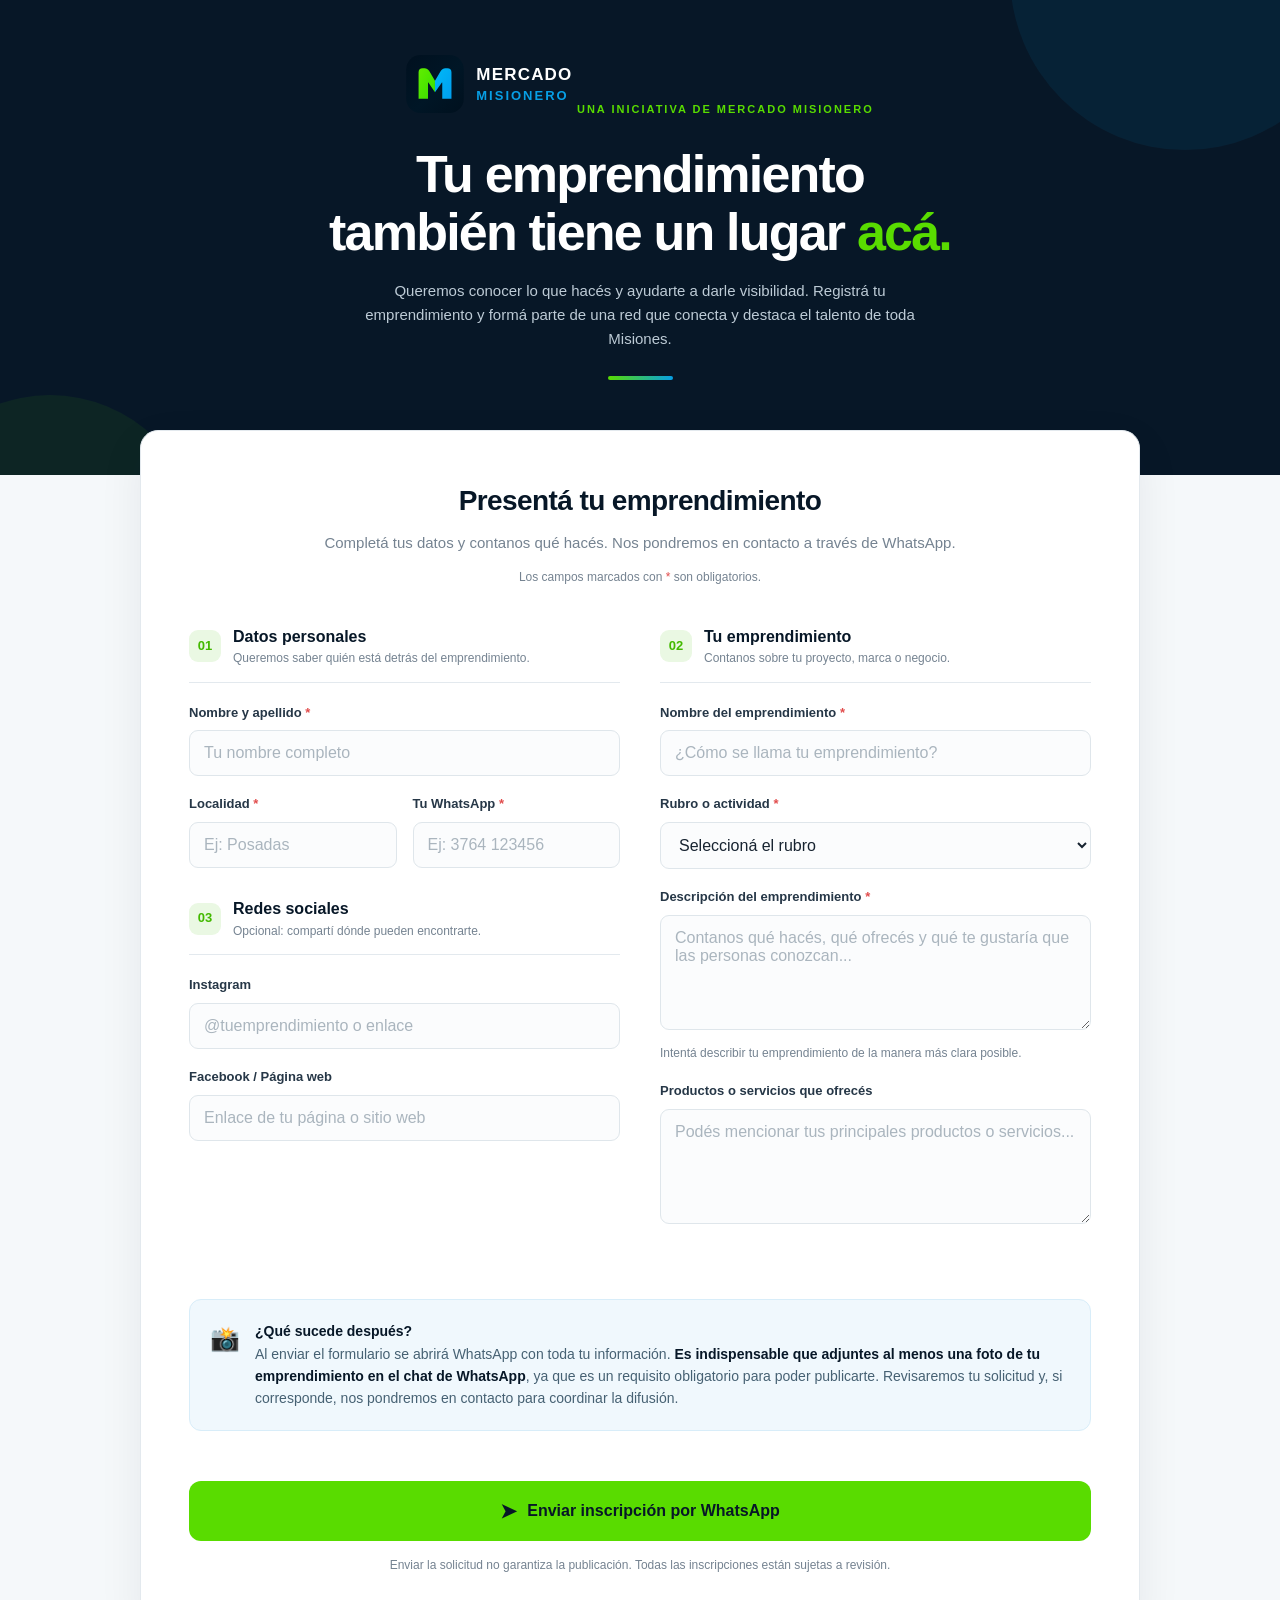
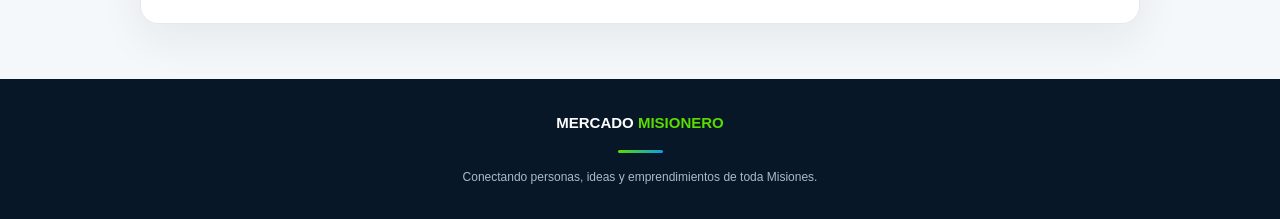
==== emprendimiento.html @ 99296036 "Add files via upload" ====
<!DOCTYPE html>
<html lang="es">
<head>
<meta charset="UTF-8">
<meta name="viewport" content="width=device-width, initial-scale=1.0">
<meta name="theme-color" content="#071727">
<title>Emprendimientos Misioneros</title>
<meta name="description" content="Presentá tu emprendimiento y formá parte de Emprendimientos Misioneros.">
<!-- FAVICON USANDO LOGO.SVG -->
<link rel="icon" type="image/svg+xml" href="logo.svg">

<style>
:root {
  --navy: #071727;
  --navy-light: #10283b;
  --green: #59dc00;
  --green-dark: #43b900;
  --blue: #079fe5;
  --background: #f5f8fa;
  --white: #ffffff;
  --text: #172330;
  --muted: #758391;
  --border: #e3e9ee;
}
* { margin: 0; padding: 0; box-sizing: border-box; }
html { scroll-behavior: smooth; }
body { font-family: Arial, Helvetica, sans-serif; background: var(--background); color: var(--text); line-height: 1.6; }

/* HEADER */
.header { background: var(--navy); color: white; position: relative; overflow: hidden; padding: 55px 20px 95px; }
.header::before { content: ""; position: absolute; width: 350px; height: 350px; background: var(--blue); opacity: .08; border-radius: 50%; top: -200px; right: -80px; }
.header::after { content: ""; position: absolute; width: 300px; height: 300px; background: var(--green); opacity: .07; border-radius: 50%; bottom: -220px; left: -100px; }
.header-content { max-width: 850px; margin: auto; text-align: center; position: relative; z-index: 1; }

/* BRAND */
.brand { display: inline-flex; align-items: center; gap: 12px; margin-bottom: 32px; text-align: left; text-decoration: none; color: inherit;}
.brand-logo { width: 58px; height: 58px; display: block; flex-shrink: 0; object-fit: contain; }
.brand-name { font-size: 17px; font-weight: 900; letter-spacing: 1.2px; line-height: 1.2; }
.brand-name span { display: block; color: var(--blue); font-size: 13px; letter-spacing: 2px; margin-top: 3px; }

/* HERO */
.eyebrow { display: inline-block; color: var(--green); font-size: 11px; font-weight: bold; letter-spacing: 2px; text-transform: uppercase; margin-bottom: 15px; }
.header h1 { font-size: clamp(32px, 6vw, 52px); font-weight: 900; letter-spacing: -1.8px; line-height: 1.12; margin-bottom: 18px; }
.header h1 span { color: var(--green); }
.header-description { max-width: 580px; margin: auto; font-size: 15px; color: #bdcbd6; }
.header-line { width: 65px; height: 4px; border-radius: 10px; background: linear-gradient(90deg, var(--green), var(--blue)); margin: 25px auto 0; }

/* MAIN (Aumentamos el ancho máximo para pantallas grandes) */
main { width: min(100% - 30px, 1000px); margin: -45px auto 55px; position: relative; z-index: 2; }
.card { background: var(--white); border: 1px solid var(--border); border-radius: 18px; padding: clamp(22px, 4vw, 48px); box-shadow: 0 15px 45px rgba(7,23,39,.07); }
.intro { margin-bottom: 35px; text-align: center; }
.intro h2 { font-size: 28px; color: var(--navy); letter-spacing: -.6px; margin-bottom: 7px; }
.intro p { font-size: 15px; color: var(--muted); }
.required-info { display: inline-block; margin-top: 13px; font-size: 12px; color: var(--muted); }
.required { color: #e14b4b; }

/* ESTRUCTURA EN DOS COLUMNAS PARA PANTALLAS GRANDES */
.form-grid { display: grid; grid-template-columns: 1fr; gap: 30px; }

/* SECTIONS */
.section { margin-bottom: 10px; }
.section-heading { display: flex; align-items: center; gap: 12px; padding-bottom: 13px; border-bottom: 1px solid var(--border); margin-bottom: 20px; }
.section-number { width: 32px; height: 32px; border-radius: 9px; background: #eaf8e3; color: var(--green-dark); display: grid; place-items: center; font-size: 13px; font-weight: 900; flex-shrink: 0; }
.section-heading h3 { font-size: 16px; color: var(--navy); }
.section-heading p { font-size: 12px; color: var(--muted); }

/* FORM */
.grid { display: grid; grid-template-columns: 1fr 1fr; gap: 16px; }
.field { margin-bottom: 18px; min-width: 0; }
label { display: block; font-size: 13px; font-weight: 700; margin-bottom: 7px; color: #263747; }
input, select, textarea { width: 100%; padding: 13px 14px; border: 1px solid #dfe6eb; border-radius: 9px; background: #fbfcfd; color: var(--text); font-family: inherit; font-size: 16px; outline: none; transition: border .2s, box-shadow .2s, background .2s; }
input:focus, select:focus, textarea:focus { border-color: var(--blue); background: white; box-shadow: 0 0 0 3px rgba(7,159,229,.10); }
input::placeholder, textarea::placeholder { color: #aab5be; }
select { cursor: pointer; }
textarea { resize: vertical; min-height: 115px; }
.hint { font-size: 12px; color: var(--muted); margin-top: 6px; }

/* NOTICE (Ocupa todo el ancho abajo) */
.notice-container { grid-column: 1 / -1; margin-top: 10px; }
.notice { display: flex; gap: 15px; align-items: flex-start; padding: 20px; background: #f0f8fd; border: 1px solid #d8edf9; border-radius: 12px; }
.notice-icon { font-size: 24px; flex-shrink: 0; }
.notice p { font-size: 14px; color: #466173; line-height: 1.6; }
.notice strong { color: var(--navy); }

/* BUTTON (Ocupa todo el ancho abajo) */
.submit-container { grid-column: 1 / -1; margin-top: 10px; }
.submit-btn { display: flex; justify-content: center; align-items: center; gap: 10px; width: 100%; padding: 18px; border: none; border-radius: 12px; background: var(--green); color: var(--navy); font-size: 16px; font-weight: 900; cursor: pointer; transition: .2s; }
.submit-btn:hover { background: #68ed0c; transform: translateY(-2px); box-shadow: 0 8px 20px rgba(89,220,0,.20); }
.submit-btn:active { transform: scale(.99); }
.submit-icon { font-size: 20px; }
.privacy { text-align: center; font-size: 12px; color: var(--muted); margin-top: 15px; }

/* FOOTER */
footer { background: var(--navy); color: #aabac8; padding: 32px 20px; text-align: center; }
.footer-brand { font-weight: 900; font-size: 15px; color: white; margin-bottom: 5px; }
.footer-brand span { color: var(--green); }
footer p { font-size: 12px; }
.footer-line { height: 3px; width: 45px; margin: 15px auto; border-radius: 10px; background: linear-gradient(90deg, var(--green), var(--blue)); }

/* RESPONSIVIDAD EXTREMA */
@media (min-width: 850px) {
  /* Dos columnas en pantallas grandes */
  .form-grid { grid-template-columns: 1fr 1fr; gap: 40px; }
  
  /* Hacemos que el nombre y localidad ocupen la misma fila */
  .grid { grid-template-columns: 1fr 1fr; }
}

@media (max-width: 560px) {
  .header { padding: 42px 18px 80px; }
  .brand { margin-bottom: 27px; }
  .brand-logo { width: 52px; height: 52px; }
  .brand-name { font-size: 15px; }
  .header h1 { font-size: 34px; }
  .header-description { font-size: 14px; }
  main { width: calc(100% - 22px); margin-top: -38px; }
  .card { padding: 24px 18px; border-radius: 14px; }
  .intro h2 { font-size: 24px; }
  .grid { grid-template-columns: 1fr; gap: 0; }
  .notice { flex-direction: column; text-align: center; align-items: center; }
  .notice p { text-align: left; }
  .submit-btn { padding: 16px 10px; font-size: 15px; }
}
@media (prefers-reduced-motion: reduce) {
  *, *::before, *::after { scroll-behavior: auto !important; transition: none !important; }
}
</style>
</head>
<body>

<header class="header">
  <div class="header-content">
    
    <a href="index.html" class="brand">
      <img src="logo.svg" alt="Logo de Mercado Misionero" class="brand-logo">
      <div class="brand-name">
        MERCADO
        <span>MISIONERO</span>
      </div>
    </a>

    <div class="eyebrow">Una iniciativa de Mercado Misionero</div>
    <h1>Tu emprendimiento<br>también tiene un lugar <span>acá.</span></h1>
    <p class="header-description">Queremos conocer lo que hacés y ayudarte a darle visibilidad. Registrá tu emprendimiento y formá parte de una red que conecta y destaca el talento de toda Misiones.</p>
    <div class="header-line"></div>
  </div>
</header>

<main>
  <div class="card">
    <div class="intro">
      <h2>Presentá tu emprendimiento</h2>
      <p>Completá tus datos y contanos qué hacés. Nos pondremos en contacto a través de WhatsApp.</p>
      <span class="required-info">Los campos marcados con <span class="required">*</span> son obligatorios.</span>
    </div>

    <form id="registrationForm">
      
      <!-- CONTENEDOR PRINCIPAL DEL GRID -->
      <div class="form-grid">
        
        <!-- COLUMNA IZQUIERDA: Datos Personales -->
        <div>
          <section class="section">
            <div class="section-heading">
              <div class="section-number">01</div>
              <div>
                <h3>Datos personales</h3>
                <p>Queremos saber quién está detrás del emprendimiento.</p>
              </div>
            </div>
            <div class="field">
              <label for="owner">Nombre y apellido <span class="required">*</span></label>
              <input type="text" id="owner" placeholder="Tu nombre completo" maxlength="100" autocomplete="name" required>
            </div>
            <div class="grid">
              <div class="field">
                <label for="city">Localidad <span class="required">*</span></label>
                <input type="text" id="city" placeholder="Ej: Posadas" maxlength="80" required>
              </div>
              <div class="field">
                <label for="phone">Tu WhatsApp <span class="required">*</span></label>
                <input type="tel" id="phone" placeholder="Ej: 3764 123456" maxlength="25" autocomplete="tel" required>
              </div>
            </div>
          </section>

          <section class="section">
            <div class="section-heading">
              <div class="section-number">03</div>
              <div>
                <h3>Redes sociales</h3>
                <p>Opcional: compartí dónde pueden encontrarte.</p>
              </div>
            </div>
            <div class="field">
              <label for="instagram">Instagram</label>
              <input type="text" id="instagram" placeholder="@tuemprendimiento o enlace" maxlength="200">
            </div>
            <div class="field">
              <label for="facebook">Facebook / Página web</label>
              <input type="text" id="facebook" placeholder="Enlace de tu página o sitio web" maxlength="300">
            </div>
          </section>
        </div>

        <!-- COLUMNA DERECHA: Emprendimiento -->
        <div>
          <section class="section">
            <div class="section-heading">
              <div class="section-number">02</div>
              <div>
                <h3>Tu emprendimiento</h3>
                <p>Contanos sobre tu proyecto, marca o negocio.</p>
              </div>
            </div>
            <div class="field">
              <label for="business">Nombre del emprendimiento <span class="required">*</span></label>
              <input type="text" id="business" placeholder="¿Cómo se llama tu emprendimiento?" maxlength="100" required>
            </div>
            <div class="field">
              <label for="category">Rubro o actividad <span class="required">*</span></label>
              <select id="category" required>
                <option value="">Seleccioná el rubro</option>
                <option>Alimentos y gastronomía</option>
                <option>Indumentaria y accesorios</option>
                <option>Artesanías y manualidades</option>
                <option>Belleza y estética</option>
                <option>Tecnología y electrónica</option>
                <option>Hogar y decoración</option>
                <option>Servicios profesionales</option>
                <option>Servicios generales</option>
                <option>Comercio y ventas</option>
                <option>Producción y agricultura</option>
                <option>Turismo y entretenimiento</option>
                <option>Otro</option>
              </select>
            </div>
            <div class="field">
              <label for="description">Descripción del emprendimiento <span class="required">*</span></label>
              <textarea id="description" placeholder="Contanos qué hacés, qué ofrecés y qué te gustaría que las personas conozcan..." maxlength="1200" required></textarea>
              <div class="hint">Intentá describir tu emprendimiento de la manera más clara posible.</div>
            </div>
            <div class="field">
              <label for="products">Productos o servicios que ofrecés</label>
              <textarea id="products" placeholder="Podés mencionar tus principales productos o servicios..." maxlength="1000"></textarea>
            </div>
          </section>
        </div>

        <!-- PARTE INFERIOR (Ocupa todo el ancho) -->
        <div class="notice-container">
          <div class="notice">
            <div class="notice-icon">📸</div>
            <p>
              <strong>¿Qué sucede después?</strong><br>
              Al enviar el formulario se abrirá WhatsApp con toda tu información. 
              <strong>Es indispensable que adjuntes al menos una foto de tu emprendimiento en el chat de WhatsApp</strong>, ya que es un requisito obligatorio para poder publicarte. 
              Revisaremos tu solicitud y, si corresponde, nos pondremos en contacto para coordinar la difusión.
            </p>
          </div>
        </div>

        <div class="submit-container">
          <button type="submit" class="submit-btn">
            <span class="submit-icon">➤</span>
            Enviar inscripción por WhatsApp
          </button>
          <p class="privacy">
            Enviar la solicitud no garantiza la publicación.
            Todas las inscripciones están sujetas a revisión.
          </p>
        </div>

      </div>
    </form>
  </div>
</main>

<footer>
  <div class="footer-brand">MERCADO <span>MISIONERO</span></div>
  <div class="footer-line"></div>
  <p>Conectando personas, ideas y emprendimientos de toda Misiones.</p>
</footer>

<script>
const WHATSAPP_NUMBER = "5493765168963";
const form = document.getElementById("registrationForm");

form.addEventListener("submit", function(event) {
  event.preventDefault();
  if (!form.reportValidity()) return;

  const get = id => document.getElementById(id).value.trim();
  const owner = get("owner");
  const city = get("city");
  const phone = get("phone");
  const business = get("business");
  const category = get("category");
  const description = get("description");
  const products = get("products");
  const instagram = get("instagram");
  const facebook = get("facebook");

  const message = `
🌱 *NUEVA INSCRIPCIÓN*
*EMPRENDIMIENTOS MISIONEROS*
━━━━━━━━━━━━━━━━━━
👤 *DATOS DEL EMPRENDEDOR*
Nombre: ${owner}
Localidad: ${city}
WhatsApp: ${phone}
━━━━━━━━━━━━━━━━━━
🏪 *DATOS DEL EMPRENDIMIENTO*
Nombre: ${business}
Rubro: ${category}
Descripción:
${description}
Productos / Servicios:
${products || "No especificado"}
━━━━━━━━━━━━━━━━━━
📱 *REDES SOCIALES*
Instagram: ${instagram || "No especificado"}
Facebook / Web: ${facebook || "No especificado"}
━━━━━━━━━━━━━━━━━━
⚠️ *RECORDATORIO:* No olvides enviar una foto de tu emprendimiento por este medio para poder publicarte.
  `.trim();

  const url = "https://wa.me/" + WHATSAPP_NUMBER + "?text=" + encodeURIComponent(message);
  window.location.href = url;
});
</script>
</body>
</html>
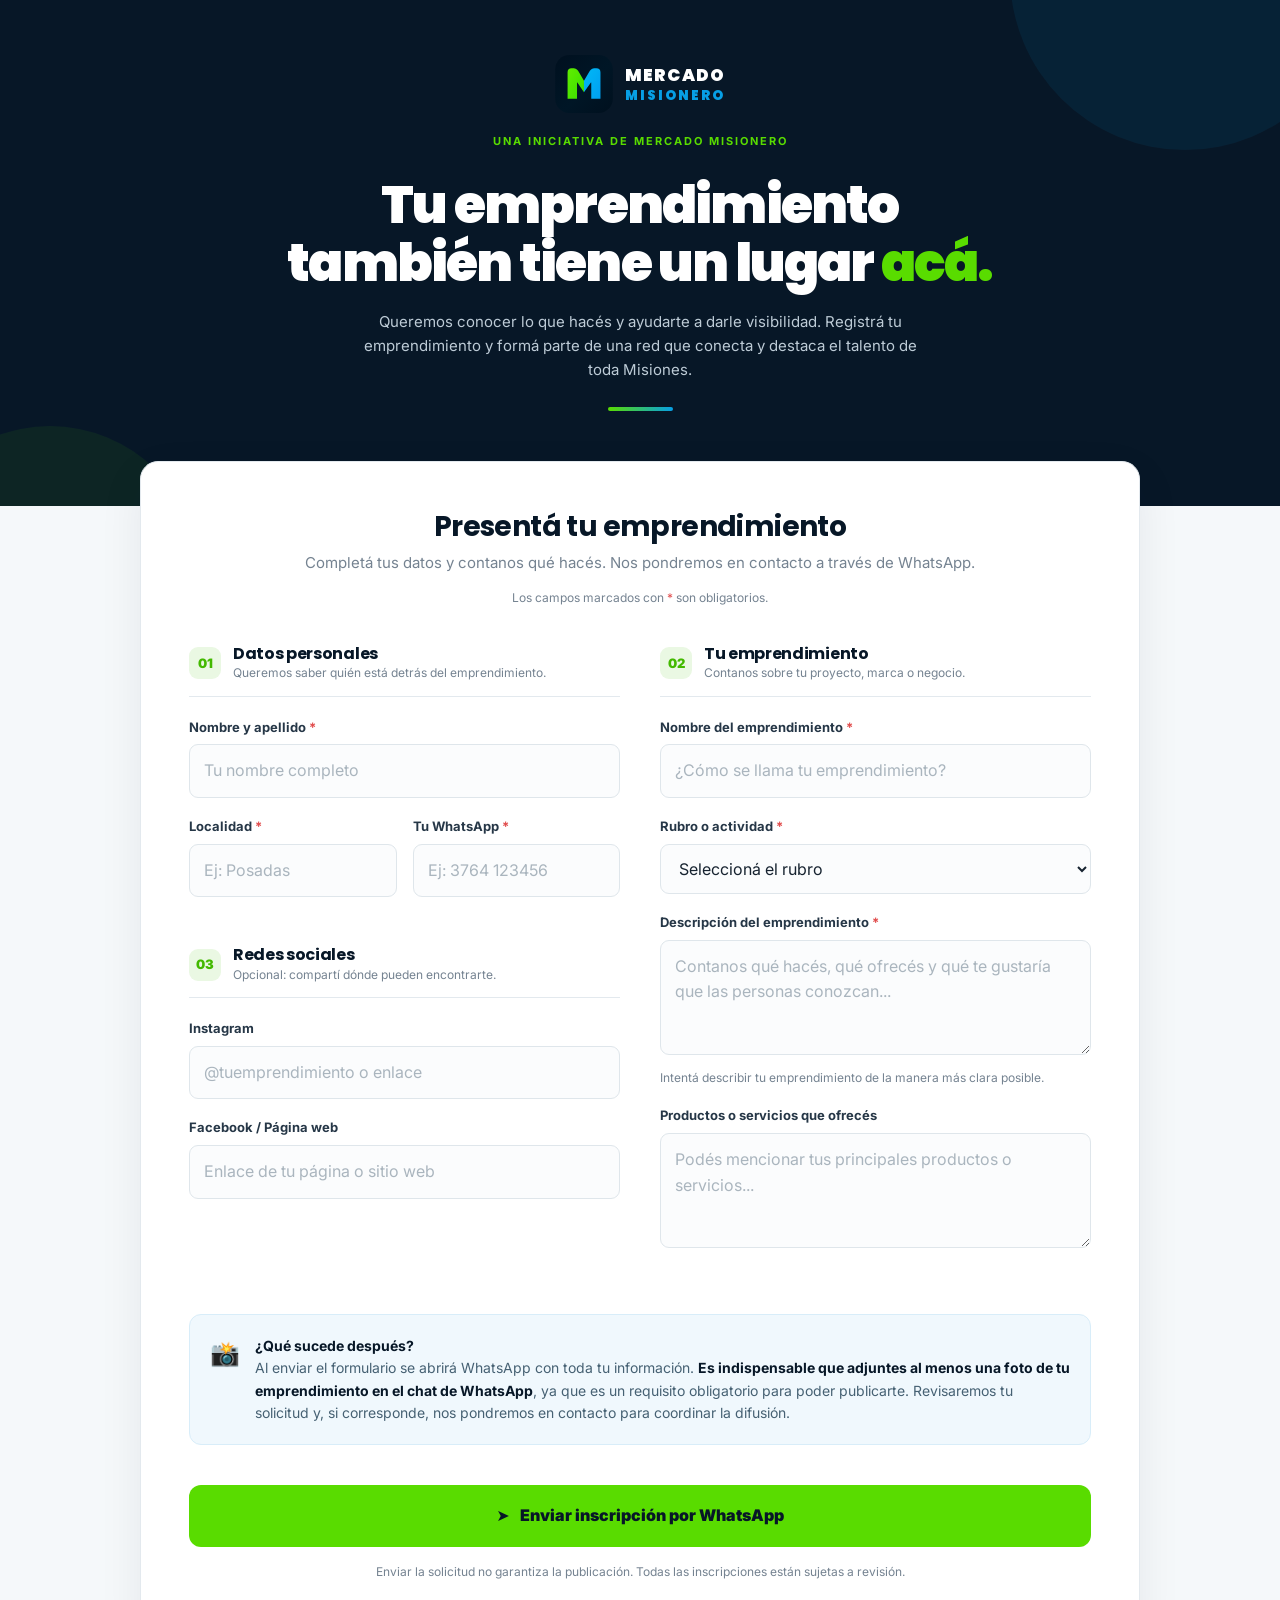
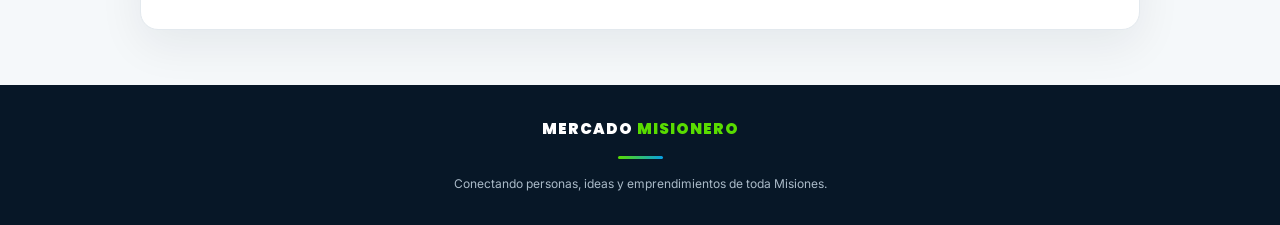
==== commit baada208: "Add files via upload" ====
--- a/emprendimiento.html
+++ b/emprendimiento.html
@@ -1,334 +1,172 @@
 <!DOCTYPE html>
-<html lang="es">
+<html lang="es-AR">
 <head>
-<meta charset="UTF-8">
-<meta name="viewport" content="width=device-width, initial-scale=1.0">
-<meta name="theme-color" content="#071727">
-<title>Emprendimientos Misioneros</title>
-<meta name="description" content="Presentá tu emprendimiento y formá parte de Emprendimientos Misioneros.">
-<!-- FAVICON USANDO LOGO.SVG -->
-<link rel="icon" type="image/svg+xml" href="logo.svg">
+  <meta charset="UTF-8">
+  <meta name="viewport" content="width=device-width, initial-scale=1.0">
+  <title>Registrá tu Emprendimiento | Mercado Misionero</title>
+  <meta name="description" content="Formá parte de la red de emprendedores de Misiones. Registrá tu proyecto y dale visibilidad en nuestro grupo.">
+  <meta name="theme-color" content="#071727">
+  <link rel="icon" type="image/svg+xml" href="logo.svg">
 
-<style>
-:root {
-  --navy: #071727;
-  --navy-light: #10283b;
-  --green: #59dc00;
-  --green-dark: #43b900;
-  --blue: #079fe5;
-  --background: #f5f8fa;
-  --white: #ffffff;
-  --text: #172330;
-  --muted: #758391;
-  --border: #e3e9ee;
-}
-* { margin: 0; padding: 0; box-sizing: border-box; }
-html { scroll-behavior: smooth; }
-body { font-family: Arial, Helvetica, sans-serif; background: var(--background); color: var(--text); line-height: 1.6; }
+  <link rel="preconnect" href="https://fonts.googleapis.com">
+  <link rel="preconnect" href="https://fonts.gstatic.com" crossorigin>
+  <link href="https://fonts.googleapis.com/css2?family=Poppins:wght@500;600;700;900&family=Inter:wght@400;500;600&display=swap" rel="stylesheet">
+  
+  <link rel="stylesheet" href="css/global.css">
+  <link rel="stylesheet" href="css/emprendimiento.css">
+  <link rel="stylesheet" href="css/responsividad.css">
+</head>
+<body class="pagina-formulario">
 
-/* HEADER */
-.header { background: var(--navy); color: white; position: relative; overflow: hidden; padding: 55px 20px 95px; }
-.header::before { content: ""; position: absolute; width: 350px; height: 350px; background: var(--blue); opacity: .08; border-radius: 50%; top: -200px; right: -80px; }
-.header::after { content: ""; position: absolute; width: 300px; height: 300px; background: var(--green); opacity: .07; border-radius: 50%; bottom: -220px; left: -100px; }
-.header-content { max-width: 850px; margin: auto; text-align: center; position: relative; z-index: 1; }
+  <header class="header-formulario">
+    <div class="header-content">
+      <a href="index.html" class="brand">
+        <img src="logo.svg" alt="Logo de Mercado Misionero" class="brand-logo">
+        <div class="brand-name">
+          MERCADO
+          <span>MISIONERO</span>
+        </div>
+      </a>
+      <div class="eyebrow">Una iniciativa de Mercado Misionero</div>
+      <h1>Tu emprendimiento<br>también tiene un lugar <span>acá.</span></h1>
+      <p class="header-description">Queremos conocer lo que hacés y ayudarte a darle visibilidad. Registrá tu emprendimiento y formá parte de una red que conecta y destaca el talento de toda Misiones.</p>
+      <div class="header-line"></div>
+    </div>
+  </header>
 
-/* BRAND */
-.brand { display: inline-flex; align-items: center; gap: 12px; margin-bottom: 32px; text-align: left; text-decoration: none; color: inherit;}
-.brand-logo { width: 58px; height: 58px; display: block; flex-shrink: 0; object-fit: contain; }
-.brand-name { font-size: 17px; font-weight: 900; letter-spacing: 1.2px; line-height: 1.2; }
-.brand-name span { display: block; color: var(--blue); font-size: 13px; letter-spacing: 2px; margin-top: 3px; }
+  <main class="main-formulario">
+    <div class="card">
+      <div class="intro">
+        <h2>Presentá tu emprendimiento</h2>
+        <p>Completá tus datos y contanos qué hacés. Nos pondremos en contacto a través de WhatsApp.</p>
+        <span class="required-info">Los campos marcados con <span class="required">*</span> son obligatorios.</span>
+      </div>
 
-/* HERO */
-.eyebrow { display: inline-block; color: var(--green); font-size: 11px; font-weight: bold; letter-spacing: 2px; text-transform: uppercase; margin-bottom: 15px; }
-.header h1 { font-size: clamp(32px, 6vw, 52px); font-weight: 900; letter-spacing: -1.8px; line-height: 1.12; margin-bottom: 18px; }
-.header h1 span { color: var(--green); }
-.header-description { max-width: 580px; margin: auto; font-size: 15px; color: #bdcbd6; }
-.header-line { width: 65px; height: 4px; border-radius: 10px; background: linear-gradient(90deg, var(--green), var(--blue)); margin: 25px auto 0; }
-
-/* MAIN (Aumentamos el ancho máximo para pantallas grandes) */
-main { width: min(100% - 30px, 1000px); margin: -45px auto 55px; position: relative; z-index: 2; }
-.card { background: var(--white); border: 1px solid var(--border); border-radius: 18px; padding: clamp(22px, 4vw, 48px); box-shadow: 0 15px 45px rgba(7,23,39,.07); }
-.intro { margin-bottom: 35px; text-align: center; }
-.intro h2 { font-size: 28px; color: var(--navy); letter-spacing: -.6px; margin-bottom: 7px; }
-.intro p { font-size: 15px; color: var(--muted); }
-.required-info { display: inline-block; margin-top: 13px; font-size: 12px; color: var(--muted); }
-.required { color: #e14b4b; }
-
-/* ESTRUCTURA EN DOS COLUMNAS PARA PANTALLAS GRANDES */
-.form-grid { display: grid; grid-template-columns: 1fr; gap: 30px; }
-
-/* SECTIONS */
-.section { margin-bottom: 10px; }
-.section-heading { display: flex; align-items: center; gap: 12px; padding-bottom: 13px; border-bottom: 1px solid var(--border); margin-bottom: 20px; }
-.section-number { width: 32px; height: 32px; border-radius: 9px; background: #eaf8e3; color: var(--green-dark); display: grid; place-items: center; font-size: 13px; font-weight: 900; flex-shrink: 0; }
-.section-heading h3 { font-size: 16px; color: var(--navy); }
-.section-heading p { font-size: 12px; color: var(--muted); }
-
-/* FORM */
-.grid { display: grid; grid-template-columns: 1fr 1fr; gap: 16px; }
-.field { margin-bottom: 18px; min-width: 0; }
-label { display: block; font-size: 13px; font-weight: 700; margin-bottom: 7px; color: #263747; }
-input, select, textarea { width: 100%; padding: 13px 14px; border: 1px solid #dfe6eb; border-radius: 9px; background: #fbfcfd; color: var(--text); font-family: inherit; font-size: 16px; outline: none; transition: border .2s, box-shadow .2s, background .2s; }
-input:focus, select:focus, textarea:focus { border-color: var(--blue); background: white; box-shadow: 0 0 0 3px rgba(7,159,229,.10); }
-input::placeholder, textarea::placeholder { color: #aab5be; }
-select { cursor: pointer; }
-textarea { resize: vertical; min-height: 115px; }
-.hint { font-size: 12px; color: var(--muted); margin-top: 6px; }
-
-/* NOTICE (Ocupa todo el ancho abajo) */
-.notice-container { grid-column: 1 / -1; margin-top: 10px; }
-.notice { display: flex; gap: 15px; align-items: flex-start; padding: 20px; background: #f0f8fd; border: 1px solid #d8edf9; border-radius: 12px; }
-.notice-icon { font-size: 24px; flex-shrink: 0; }
-.notice p { font-size: 14px; color: #466173; line-height: 1.6; }
-.notice strong { color: var(--navy); }
-
-/* BUTTON (Ocupa todo el ancho abajo) */
-.submit-container { grid-column: 1 / -1; margin-top: 10px; }
-.submit-btn { display: flex; justify-content: center; align-items: center; gap: 10px; width: 100%; padding: 18px; border: none; border-radius: 12px; background: var(--green); color: var(--navy); font-size: 16px; font-weight: 900; cursor: pointer; transition: .2s; }
-.submit-btn:hover { background: #68ed0c; transform: translateY(-2px); box-shadow: 0 8px 20px rgba(89,220,0,.20); }
-.submit-btn:active { transform: scale(.99); }
-.submit-icon { font-size: 20px; }
-.privacy { text-align: center; font-size: 12px; color: var(--muted); margin-top: 15px; }
-
-/* FOOTER */
-footer { background: var(--navy); color: #aabac8; padding: 32px 20px; text-align: center; }
-.footer-brand { font-weight: 900; font-size: 15px; color: white; margin-bottom: 5px; }
-.footer-brand span { color: var(--green); }
-footer p { font-size: 12px; }
-.footer-line { height: 3px; width: 45px; margin: 15px auto; border-radius: 10px; background: linear-gradient(90deg, var(--green), var(--blue)); }
-
-/* RESPONSIVIDAD EXTREMA */
-@media (min-width: 850px) {
-  /* Dos columnas en pantallas grandes */
-  .form-grid { grid-template-columns: 1fr 1fr; gap: 40px; }
-  
-  /* Hacemos que el nombre y localidad ocupen la misma fila */
-  .grid { grid-template-columns: 1fr 1fr; }
-}
-
-@media (max-width: 560px) {
-  .header { padding: 42px 18px 80px; }
-  .brand { margin-bottom: 27px; }
-  .brand-logo { width: 52px; height: 52px; }
-  .brand-name { font-size: 15px; }
-  .header h1 { font-size: 34px; }
-  .header-description { font-size: 14px; }
-  main { width: calc(100% - 22px); margin-top: -38px; }
-  .card { padding: 24px 18px; border-radius: 14px; }
-  .intro h2 { font-size: 24px; }
-  .grid { grid-template-columns: 1fr; gap: 0; }
-  .notice { flex-direction: column; text-align: center; align-items: center; }
-  .notice p { text-align: left; }
-  .submit-btn { padding: 16px 10px; font-size: 15px; }
-}
-@media (prefers-reduced-motion: reduce) {
-  *, *::before, *::after { scroll-behavior: auto !important; transition: none !important; }
-}
-</style>
-</head>
-<body>
-
-<header class="header">
-  <div class="header-content">
-    
-    <a href="index.html" class="brand">
-      <img src="logo.svg" alt="Logo de Mercado Misionero" class="brand-logo">
-      <div class="brand-name">
-        MERCADO
-        <span>MISIONERO</span>
-      </div>
-    </a>
-
-    <div class="eyebrow">Una iniciativa de Mercado Misionero</div>
-    <h1>Tu emprendimiento<br>también tiene un lugar <span>acá.</span></h1>
-    <p class="header-description">Queremos conocer lo que hacés y ayudarte a darle visibilidad. Registrá tu emprendimiento y formá parte de una red que conecta y destaca el talento de toda Misiones.</p>
-    <div class="header-line"></div>
-  </div>
-</header>
-
-<main>
-  <div class="card">
-    <div class="intro">
-      <h2>Presentá tu emprendimiento</h2>
-      <p>Completá tus datos y contanos qué hacés. Nos pondremos en contacto a través de WhatsApp.</p>
-      <span class="required-info">Los campos marcados con <span class="required">*</span> son obligatorios.</span>
-    </div>
-
-    <form id="registrationForm">
-      
-      <!-- CONTENEDOR PRINCIPAL DEL GRID -->
-      <div class="form-grid">
-        
-        <!-- COLUMNA IZQUIERDA: Datos Personales -->
-        <div>
-          <section class="section">
-            <div class="section-heading">
-              <div class="section-number">01</div>
-              <div>
-                <h3>Datos personales</h3>
-                <p>Queremos saber quién está detrás del emprendimiento.</p>
-              </div>
-            </div>
-            <div class="field">
-              <label for="owner">Nombre y apellido <span class="required">*</span></label>
-              <input type="text" id="owner" placeholder="Tu nombre completo" maxlength="100" autocomplete="name" required>
-            </div>
-            <div class="grid">
-              <div class="field">
-                <label for="city">Localidad <span class="required">*</span></label>
-                <input type="text" id="city" placeholder="Ej: Posadas" maxlength="80" required>
+      <form id="registrationForm">
+        <div class="form-grid">
+          <!-- Columna 1 -->
+          <div class="form-col">
+            <section class="section" data-order="1">
+              <div class="section-heading">
+                <div class="section-number">01</div>
+                <div>
+                  <h3>Datos personales</h3>
+                  <p>Queremos saber quién está detrás del emprendimiento.</p>
+                </div>
               </div>
               <div class="field">
-                <label for="phone">Tu WhatsApp <span class="required">*</span></label>
-                <input type="tel" id="phone" placeholder="Ej: 3764 123456" maxlength="25" autocomplete="tel" required>
+                <label for="owner">Nombre y apellido <span class="required">*</span></label>
+                <input type="text" id="owner" placeholder="Tu nombre completo" maxlength="100" autocomplete="name" required>
               </div>
+              <div class="grid-doble">
+                <div class="field">
+                  <label for="city">Localidad <span class="required">*</span></label>
+                  <input type="text" id="city" placeholder="Ej: Posadas" maxlength="80" required>
+                </div>
+                <div class="field">
+                  <label for="phone">Tu WhatsApp <span class="required">*</span></label>
+                  <input type="tel" id="phone" placeholder="Ej: 3764 123456" maxlength="25" autocomplete="tel" required>
+                </div>
+              </div>
+            </section>
+
+            <section class="section" data-order="3">
+              <div class="section-heading">
+                <div class="section-number">03</div>
+                <div>
+                  <h3>Redes sociales</h3>
+                  <p>Opcional: compartí dónde pueden encontrarte.</p>
+                </div>
+              </div>
+              <div class="field">
+                <label for="instagram">Instagram</label>
+                <input type="text" id="instagram" placeholder="@tuemprendimiento o enlace" maxlength="200">
+              </div>
+              <div class="field">
+                <label for="facebook">Facebook / Página web</label>
+                <input type="text" id="facebook" placeholder="Enlace de tu página o sitio web" maxlength="300">
+              </div>
+            </section>
+          </div>
+
+          <!-- Columna 2 -->
+          <div class="form-col">
+            <section class="section" data-order="2">
+              <div class="section-heading">
+                <div class="section-number">02</div>
+                <div>
+                  <h3>Tu emprendimiento</h3>
+                  <p>Contanos sobre tu proyecto, marca o negocio.</p>
+                </div>
+              </div>
+              <div class="field">
+                <label for="business">Nombre del emprendimiento <span class="required">*</span></label>
+                <input type="text" id="business" placeholder="¿Cómo se llama tu emprendimiento?" maxlength="100" required>
+              </div>
+              <div class="field">
+                <label for="category">Rubro o actividad <span class="required">*</span></label>
+                <select id="category" required>
+                  <option value="">Seleccioná el rubro</option>
+                  <option>Alimentos y gastronomía</option>
+                  <option>Indumentaria y accesorios</option>
+                  <option>Artesanías y manualidades</option>
+                  <option>Belleza y estética</option>
+                  <option>Tecnología y electrónica</option>
+                  <option>Hogar y decoración</option>
+                  <option>Servicios profesionales</option>
+                  <option>Servicios generales</option>
+                  <option>Comercio y ventas</option>
+                  <option>Producción y agricultura</option>
+                  <option>Turismo y entretenimiento</option>
+                  <option>Otro</option>
+                </select>
+              </div>
+              <div class="field">
+                <label for="description">Descripción del emprendimiento <span class="required">*</span></label>
+                <textarea id="description" placeholder="Contanos qué hacés, qué ofrecés y qué te gustaría que las personas conozcan..." maxlength="1200" required></textarea>
+                <div class="hint">Intentá describir tu emprendimiento de la manera más clara posible.</div>
+              </div>
+              <div class="field">
+                <label for="products">Productos o servicios que ofrecés</label>
+                <textarea id="products" placeholder="Podés mencionar tus principales productos o servicios..." maxlength="1000"></textarea>
+              </div>
+            </section>
+          </div>
+
+          <!-- Full Width -->
+          <div class="notice-container" style="grid-column: 1 / -1;">
+            <div class="notice">
+              <div class="notice-icon">📸</div>
+              <p>
+                <strong>¿Qué sucede después?</strong><br>
+                Al enviar el formulario se abrirá WhatsApp con toda tu información.
+                <strong>Es indispensable que adjuntes al menos una foto de tu emprendimiento en el chat de WhatsApp</strong>, ya que es un requisito obligatorio para poder publicarte.
+                Revisaremos tu solicitud y, si corresponde, nos pondremos en contacto para coordinar la difusión.
+              </p>
             </div>
-          </section>
+          </div>
 
-          <section class="section">
-            <div class="section-heading">
-              <div class="section-number">03</div>
-              <div>
-                <h3>Redes sociales</h3>
-                <p>Opcional: compartí dónde pueden encontrarte.</p>
-              </div>
-            </div>
-            <div class="field">
-              <label for="instagram">Instagram</label>
-              <input type="text" id="instagram" placeholder="@tuemprendimiento o enlace" maxlength="200">
-            </div>
-            <div class="field">
-              <label for="facebook">Facebook / Página web</label>
-              <input type="text" id="facebook" placeholder="Enlace de tu página o sitio web" maxlength="300">
-            </div>
-          </section>
-        </div>
-
-        <!-- COLUMNA DERECHA: Emprendimiento -->
-        <div>
-          <section class="section">
-            <div class="section-heading">
-              <div class="section-number">02</div>
-              <div>
-                <h3>Tu emprendimiento</h3>
-                <p>Contanos sobre tu proyecto, marca o negocio.</p>
-              </div>
-            </div>
-            <div class="field">
-              <label for="business">Nombre del emprendimiento <span class="required">*</span></label>
-              <input type="text" id="business" placeholder="¿Cómo se llama tu emprendimiento?" maxlength="100" required>
-            </div>
-            <div class="field">
-              <label for="category">Rubro o actividad <span class="required">*</span></label>
-              <select id="category" required>
-                <option value="">Seleccioná el rubro</option>
-                <option>Alimentos y gastronomía</option>
-                <option>Indumentaria y accesorios</option>
-                <option>Artesanías y manualidades</option>
-                <option>Belleza y estética</option>
-                <option>Tecnología y electrónica</option>
-                <option>Hogar y decoración</option>
-                <option>Servicios profesionales</option>
-                <option>Servicios generales</option>
-                <option>Comercio y ventas</option>
-                <option>Producción y agricultura</option>
-                <option>Turismo y entretenimiento</option>
-                <option>Otro</option>
-              </select>
-            </div>
-            <div class="field">
-              <label for="description">Descripción del emprendimiento <span class="required">*</span></label>
-              <textarea id="description" placeholder="Contanos qué hacés, qué ofrecés y qué te gustaría que las personas conozcan..." maxlength="1200" required></textarea>
-              <div class="hint">Intentá describir tu emprendimiento de la manera más clara posible.</div>
-            </div>
-            <div class="field">
-              <label for="products">Productos o servicios que ofrecés</label>
-              <textarea id="products" placeholder="Podés mencionar tus principales productos o servicios..." maxlength="1000"></textarea>
-            </div>
-          </section>
-        </div>
-
-        <!-- PARTE INFERIOR (Ocupa todo el ancho) -->
-        <div class="notice-container">
-          <div class="notice">
-            <div class="notice-icon">📸</div>
-            <p>
-              <strong>¿Qué sucede después?</strong><br>
-              Al enviar el formulario se abrirá WhatsApp con toda tu información. 
-              <strong>Es indispensable que adjuntes al menos una foto de tu emprendimiento en el chat de WhatsApp</strong>, ya que es un requisito obligatorio para poder publicarte. 
-              Revisaremos tu solicitud y, si corresponde, nos pondremos en contacto para coordinar la difusión.
+          <div class="submit-container" style="grid-column: 1 / -1;">
+            <button type="submit" class="submit-btn">
+              <span class="submit-icon">➤</span>
+              Enviar inscripción por WhatsApp
+            </button>
+            <p class="privacy">
+              Enviar la solicitud no garantiza la publicación.
+              Todas las inscripciones están sujetas a revisión.
             </p>
           </div>
         </div>
+      </form>
+    </div>
+  </main>
 
-        <div class="submit-container">
-          <button type="submit" class="submit-btn">
-            <span class="submit-icon">➤</span>
-            Enviar inscripción por WhatsApp
-          </button>
-          <p class="privacy">
-            Enviar la solicitud no garantiza la publicación.
-            Todas las inscripciones están sujetas a revisión.
-          </p>
-        </div>
+  <footer class="footer-formulario">
+    <div class="footer-brand">MERCADO <span>MISIONERO</span></div>
+    <div class="footer-line"></div>
+    <p>Conectando personas, ideas y emprendimientos de toda Misiones.</p>
+  </footer>
 
-      </div>
-    </form>
-  </div>
-</main>
-
-<footer>
-  <div class="footer-brand">MERCADO <span>MISIONERO</span></div>
-  <div class="footer-line"></div>
-  <p>Conectando personas, ideas y emprendimientos de toda Misiones.</p>
-</footer>
-
-<script>
-const WHATSAPP_NUMBER = "5493765168963";
-const form = document.getElementById("registrationForm");
-
-form.addEventListener("submit", function(event) {
-  event.preventDefault();
-  if (!form.reportValidity()) return;
-
-  const get = id => document.getElementById(id).value.trim();
-  const owner = get("owner");
-  const city = get("city");
-  const phone = get("phone");
-  const business = get("business");
-  const category = get("category");
-  const description = get("description");
-  const products = get("products");
-  const instagram = get("instagram");
-  const facebook = get("facebook");
-
-  const message = `
-🌱 *NUEVA INSCRIPCIÓN*
-*EMPRENDIMIENTOS MISIONEROS*
-━━━━━━━━━━━━━━━━━━
-👤 *DATOS DEL EMPRENDEDOR*
-Nombre: ${owner}
-Localidad: ${city}
-WhatsApp: ${phone}
-━━━━━━━━━━━━━━━━━━
-🏪 *DATOS DEL EMPRENDIMIENTO*
-Nombre: ${business}
-Rubro: ${category}
-Descripción:
-${description}
-Productos / Servicios:
-${products || "No especificado"}
-━━━━━━━━━━━━━━━━━━
-📱 *REDES SOCIALES*
-Instagram: ${instagram || "No especificado"}
-Facebook / Web: ${facebook || "No especificado"}
-━━━━━━━━━━━━━━━━━━
-⚠️ *RECORDATORIO:* No olvides enviar una foto de tu emprendimiento por este medio para poder publicarte.
-  `.trim();
-
-  const url = "https://wa.me/" + WHATSAPP_NUMBER + "?text=" + encodeURIComponent(message);
-  window.location.href = url;
-});
-</script>
+  <script src="js/formulario.js" defer></script>
 </body>
 </html>
--- a/css/global.css
+++ b/css/global.css
@@ -0,0 +1,67 @@
+:root {
+  /* Paleta de colores */
+  --navy: #071727;
+  --navy-light: #10283b;
+  --green: #59dc00;
+  --green-dark: #43b900;
+  --blue: #079fe5;
+  --background: #f5f8fa;
+  --white: #ffffff;
+  --text: #172330;
+  --muted: #758391;
+  --border: #e3e9ee;
+  
+  /* Variables de diseño */
+  --radio: 12px;
+  --radio-lg: 20px;
+  --sombra: 0 2px 6px rgba(7,23,39,.05), 0 10px 24px rgba(7,23,39,.07);
+  --sombra-hover: 0 4px 10px rgba(7,23,39,.07), 0 18px 38px rgba(7,23,39,.12);
+  --header-h: 68px;
+  --max: 1160px;
+  --fuente-titulos: 'Poppins', system-ui, sans-serif;
+  --fuente-texto: 'Inter', system-ui, sans-serif;
+}
+
+/* Reset y Base */
+*, *::before, *::after { box-sizing: border-box; }
+body { margin: 0; font-family: var(--fuente-texto); background: var(--background); color: var(--text); line-height: 1.6; -webkit-font-smoothing: antialiased; overflow-x: hidden; }
+h1, h2, h3, h4 { font-family: var(--fuente-titulos); line-height: 1.2; margin: 0; letter-spacing: -.02em; }
+p { margin: 0; }
+a { color: inherit; text-decoration: none; }
+img { display: block; max-width: 100%; }
+button, input, select, textarea { font: inherit; color: inherit; }
+:focus-visible { outline: 3px solid var(--blue); outline-offset: 3px; }
+
+/* Layout */
+.contenedor { width: 100%; max-width: var(--max); margin-inline: auto; padding-inline: clamp(16px, 4vw, 20px); }
+section[id] { scroll-margin-top: calc(var(--header-h) + 18px); }
+
+/* Componentes Globales: Header */
+.header { position: sticky; top: 0; z-index: 50; background: var(--background); border-bottom: 1px solid var(--border); transition: box-shadow .25s; }
+.header.con-sombra { box-shadow: 0 6px 24px rgba(7,23,39,.07); }
+.header-inner { height: var(--header-h); display: flex; align-items: center; gap: 14px; position: relative; }
+.marca { display: flex; align-items: center; gap: 10px; flex-shrink: 0; }
+.marca-logo { width: 38px; height: 38px; object-fit: contain; }
+.marca-texto { display: flex; flex-direction: column; line-height: 1.05; }
+.marca-texto strong { font-family: var(--fuente-titulos); font-weight: 700; font-size: 1.02rem; color: var(--navy); }
+.marca-texto span { font-size: .65rem; font-weight: 600; letter-spacing: .14em; text-transform: uppercase; color: var(--blue); opacity: .9; }
+
+/* Botones */
+.btn { display: inline-flex; align-items: center; justify-content: center; gap: 9px; font-family: var(--fuente-texto); font-weight: 600; font-size: .95rem; padding: 14px 24px; border-radius: var(--radio); border: 1px solid transparent; cursor: pointer; transition: .2s; text-align: center; text-decoration: none; }
+.btn svg { width: 18px; height: 18px; flex-shrink: 0; }
+.btn-primario { background: var(--green); color: var(--navy); box-shadow: 0 3px 12px rgba(89,220,0,.24); font-weight: 700; }
+.btn-primario:hover { background: var(--green-dark); transform: translateY(-1px); }
+.btn-secundario { background: var(--white); color: var(--navy); border-color: var(--border); }
+.btn-secundario:hover { border-color: var(--blue); color: var(--blue); }
+
+/* Utilidades */
+.antetitulo { font-size: .74rem; font-weight: 600; letter-spacing: .13em; text-transform: uppercase; color: var(--blue); margin-bottom: 12px; }
+.seccion { padding: 74px 0; }
+.seccion.alt { background: var(--white); border-block: 1px solid var(--border); }
+.seccion.oscura { background: var(--navy); color: var(--background); }
+.cabecera { max-width: 660px; margin-bottom: 38px; }
+.cabecera h2 { font-size: clamp(1.55rem, 2.9vw, 2.15rem); color: var(--navy); margin-bottom: 12px; }
+.cabecera p { font-size: 1rem; color: var(--muted); line-height: 1.68; }
+.seccion.oscura .cabecera .antetitulo { color: var(--green); }
+.seccion.oscura .cabecera h2 { color: #fff; }
+.seccion.oscura .cabecera p { color: rgba(255,255,255,.7); }
--- a/css/emprendimiento.css
+++ b/css/emprendimiento.css
@@ -0,0 +1,64 @@
+/* Header Específico del Formulario */
+.header-formulario { background: var(--navy); color: white; position: relative; overflow: hidden; padding: 55px 20px 95px; text-align: center; }
+.header-formulario::before { content: ""; position: absolute; width: 350px; height: 350px; background: var(--blue); opacity: .08; border-radius: 50%; top: -200px; right: -80px; }
+.header-formulario::after { content: ""; position: absolute; width: 300px; height: 300px; background: var(--green); opacity: .07; border-radius: 50%; bottom: -220px; left: -100px; }
+.header-content { max-width: 850px; margin: auto; position: relative; z-index: 1; display: flex; flex-direction: column; align-items: center; }
+
+/* Fix del Brand para que no se superponga */
+.brand { display: flex; align-items: center; gap: 12px; margin-bottom: 20px; text-decoration: none; color: inherit; text-align: left; }
+.brand-logo { width: 58px; height: 58px; flex-shrink: 0; object-fit: contain; }
+.brand-name { font-family: var(--fuente-titulos); font-size: 17px; font-weight: 900; letter-spacing: 1.2px; line-height: 1.2; }
+.brand-name span { display: block; color: var(--blue); font-size: 13px; letter-spacing: 2px; margin-top: 3px; }
+
+.eyebrow { display: inline-block; color: var(--green); font-size: 11px; font-weight: bold; letter-spacing: 2px; text-transform: uppercase; margin-bottom: 25px; }
+.header-formulario h1 { font-size: clamp(32px, 6vw, 52px); font-weight: 900; letter-spacing: -1.8px; line-height: 1.12; margin-bottom: 18px; }
+.header-formulario h1 span { color: var(--green); }
+.header-description { max-width: 580px; margin: auto; font-size: 15px; color: #bdcbd6; }
+.header-line { width: 65px; height: 4px; border-radius: 10px; background: linear-gradient(90deg, var(--green), var(--blue)); margin: 25px auto 0; }
+
+/* Main Formulario */
+.main-formulario { width: min(calc(100% - 30px), 1000px); margin: -45px auto 55px; position: relative; z-index: 2; }
+.card { background: var(--white); border: 1px solid var(--border); border-radius: 18px; padding: clamp(22px, 4vw, 48px); box-shadow: 0 15px 45px rgba(7,23,39,.07); }
+.intro { margin-bottom: 35px; text-align: center; }
+.intro h2 { font-size: 28px; color: var(--navy); letter-spacing: -.6px; margin-bottom: 7px; font-family: var(--fuente-titulos); }
+.intro p { font-size: 15px; color: var(--muted); }
+.required-info { display: inline-block; margin-top: 13px; font-size: 12px; color: var(--muted); }
+.required { color: #e14b4b; }
+
+/* Grid del Formulario */
+.form-grid { display: grid; grid-template-columns: 1fr; gap: 30px; }
+.form-col { display: flex; flex-direction: column; gap: 30px; min-width: 0; }
+.section { min-width: 0; }
+.section-heading { display: flex; align-items: center; gap: 12px; padding-bottom: 13px; border-bottom: 1px solid var(--border); margin-bottom: 20px; }
+.section-number { width: 32px; height: 32px; border-radius: 9px; background: #eaf8e3; color: var(--green-dark); display: grid; place-items: center; font-size: 13px; font-weight: 900; flex-shrink: 0; }
+.section-heading h3 { font-size: 16px; color: var(--navy); font-family: var(--fuente-titulos); }
+.section-heading p { font-size: 12px; color: var(--muted); }
+
+/* Inputs */
+.grid-doble { display: grid; grid-template-columns: 1fr 1fr; gap: 16px; }
+.field { margin-bottom: 18px; min-width: 0; }
+label { display: block; font-size: 13px; font-weight: 700; margin-bottom: 7px; color: #263747; }
+input, select, textarea { width: 100%; padding: 13px 14px; border: 1px solid #dfe6eb; border-radius: 9px; background: #fbfcfd; color: var(--text); font-family: inherit; font-size: 16px; outline: none; transition: border .2s, box-shadow .2s, background .2s; }
+input:focus, select:focus, textarea:focus { border-color: var(--blue); background: white; box-shadow: 0 0 0 3px rgba(7,159,229,.10); }
+input::placeholder, textarea::placeholder { color: #aab5be; }
+select { cursor: pointer; }
+textarea { resize: vertical; min-height: 115px; }
+.hint { font-size: 12px; color: var(--muted); margin-top: 6px; }
+
+/* Notice y Botón */
+.notice { display: flex; gap: 15px; align-items: flex-start; padding: 20px; background: #f0f8fd; border: 1px solid #d8edf9; border-radius: 12px; }
+.notice-icon { font-size: 24px; flex-shrink: 0; }
+.notice p { font-size: 14px; color: #466173; line-height: 1.6; }
+.notice strong { color: var(--navy); }
+
+.submit-btn { display: flex; justify-content: center; align-items: center; gap: 10px; width: 100%; padding: 18px; border: none; border-radius: 12px; background: var(--green); color: var(--navy); font-size: 16px; font-weight: 900; cursor: pointer; transition: .2s; }
+.submit-btn:hover { background: #68ed0c; transform: translateY(-2px); box-shadow: 0 8px 20px rgba(89,220,0,.20); }
+.submit-btn:active { transform: scale(.99); }
+.privacy { text-align: center; font-size: 12px; color: var(--muted); margin-top: 15px; }
+
+/* Footer Formulario */
+.footer-formulario { background: var(--navy); color: #aabac8; padding: 32px 20px; text-align: center; }
+.footer-brand { font-weight: 900; font-size: 15px; color: white; margin-bottom: 5px; font-family: var(--fuente-titulos); letter-spacing: 1px; }
+.footer-brand span { color: var(--green); }
+.footer-formulario p { font-size: 12px; }
+.footer-line { height: 3px; width: 45px; margin: 15px auto; border-radius: 10px; background: linear-gradient(90deg, var(--green), var(--blue)); }
--- a/css/responsividad.css
+++ b/css/responsividad.css
@@ -0,0 +1,113 @@
+/* Menú Hamburguesa Base (Oculto en escritorio) */
+.menu-toggle {
+  display: none; margin-left: auto; width: 44px; height: 44px; padding: 12px 10px;
+  flex-direction: column; justify-content: space-between;
+  border: 1px solid var(--border); border-radius: 10px;
+  background: var(--white); cursor: pointer; flex-shrink: 0; transition: background .2s;
+}
+.menu-toggle:hover { background: var(--background); }
+.menu-toggle span { display: block; height: 2px; background: var(--navy); border-radius: 2px; transition: transform .2s, opacity .2s; }
+.menu-toggle[aria-expanded="true"] span:nth-child(1) { transform: translateY(9px) rotate(45deg); }
+.menu-toggle[aria-expanded="true"] span:nth-child(2) { opacity: 0; }
+.menu-toggle[aria-expanded="true"] span:nth-child(3) { transform: translateY(-9px) rotate(-45deg); }
+
+/* Formulario Desktop */
+@media (min-width: 850px) {
+  .form-grid { grid-template-columns: 1fr 1fr; gap: 40px; align-items: start; }
+}
+
+/* Tablets y Pantallas Medianas */
+@media (max-width: 980px) {
+  .hero-grid { grid-template-columns: 1fr; gap: 34px; }
+  .mock { margin-inline: auto; }
+  .grid-2 { grid-template-columns: 1fr; }
+  .grid-5 { grid-template-columns: repeat(3, 1fr); }
+  .reglas { columns: 1; }
+  .footer-grid { grid-template-columns: 1fr 1fr; }
+  .noticias { grid-template-columns: 1fr; }
+  .descargo-grid { grid-template-columns: repeat(2, 1fr); }
+  .seccion-emprendimiento { flex-direction: column; text-align: center; gap: 24px; }
+  .seccion-emprendimiento p { margin-inline: auto; }
+  .hero h1, .hero-bajada { text-align: center; margin-inline: auto; }
+  .hero-acciones { justify-content: center; }
+  .hero-sellos { justify-content: center; }
+}
+
+/* Móviles */
+@media (max-width: 720px) {
+  :root { --header-h: 60px; }
+  .hero { padding: 42px 0 44px; }
+  .seccion { padding: 48px 0; }
+  .marca-texto span { display: none; }
+
+  /* Menú Móvil */
+  .menu-toggle { display: flex; }
+  .nav {
+    position: absolute; top: calc(100% + 1px); left: 0; right: 0;
+    flex-direction: column; align-items: stretch; gap: 2px;
+    padding: 12px; margin-left: 0;
+    background: var(--white); border-bottom: 1px solid var(--border);
+    border-radius: 0 0 var(--radio) var(--radio);
+    box-shadow: 0 14px 30px rgba(7,23,39,.12);
+    transform: translateY(-6px); opacity: 0; visibility: hidden;
+    transition: opacity .18s, transform .18s, visibility .18s;
+  }
+  .nav.abierto { transform: translateY(0); opacity: 1; visibility: visible; }
+  .nav a.nav-link { display: block; padding: 12px 14px; font-size: .95rem; border-radius: 10px; opacity: 1; }
+  .nav a.nav-link:hover { background: rgba(7,159,229,.08); }
+  .nav .btn-grupo { margin: 6px 0 0; justify-content: center; padding: 12px 16px; }
+  .nav .btn-grupo .etiqueta-larga { display: inline; }
+  .nav .btn-grupo .etiqueta-corta { display: none; }
+
+  /* Layout General */
+  .hero-acciones { flex-direction: column; gap: 12px; }
+  .hero-acciones .btn { width: 100%; max-width: 320px; }
+  .grid-5 { grid-template-columns: repeat(2, 1fr); gap: 12px; }
+  .cta-final { padding: 32px 20px; }
+  .footer-grid { grid-template-columns: 1fr; gap: 36px; }
+  .barra-movil { display: flex; }
+  .footer { padding-bottom: calc(104px + env(safe-area-inset-bottom)); }
+  .descargo-grid { grid-template-columns: 1fr; gap: 20px; }
+  .descargo { padding-top: 36px; }
+  .cabecera h2 { font-size: 1.6rem; }
+  .tarjeta { padding: 22px 18px; }
+  .seccion-emprendimiento { padding: 24px; }
+
+  /* Responsividad del Formulario (Aplanado y Reordenamiento) */
+  .form-col { display: contents; }
+  .form-grid { gap: 24px; }
+  .section[data-order="1"] { order: 1; }
+  .section[data-order="2"] { order: 2; }
+  .section[data-order="3"] { order: 3; }
+  .notice-container { order: 4; }
+  .submit-container { order: 5; }
+}
+
+/* Móviles Pequeños */
+@media (max-width: 560px) {
+  /* Formulario Header */
+  .header-formulario { padding: 42px 18px 80px; }
+  .brand { margin-bottom: 27px; flex-direction: column; text-align: center; }
+  .brand-logo { width: 52px; height: 52px; }
+  .brand-name { font-size: 15px; }
+  .header-formulario h1 { font-size: 34px; }
+  .header-description { font-size: 14px; }
+  .main-formulario { width: calc(100% - 22px); margin-top: -38px; }
+  .card { padding: 24px 18px; border-radius: 14px; }
+  .intro h2 { font-size: 24px; }
+  .grid-doble { grid-template-columns: 1fr; gap: 0; }
+  .notice { flex-direction: column; text-align: center; align-items: center; }
+  .notice p { text-align: left; }
+  .submit-btn { padding: 16px 10px; font-size: 15px; }
+}
+
+@media (max-width: 400px) {
+  .grid-5 { grid-template-columns: 1fr; }
+  .cabecera h2 { font-size: 1.45rem; }
+  .hero h1 { font-size: 1.8rem; }
+  .noticia-titulo { font-size: .88rem; }
+}
+
+@media (prefers-reduced-motion: reduce) {
+  *, *::before, *::after { animation-duration: .01ms !important; transition-duration: .01ms !important; scroll-behavior: auto !important; }
+}
